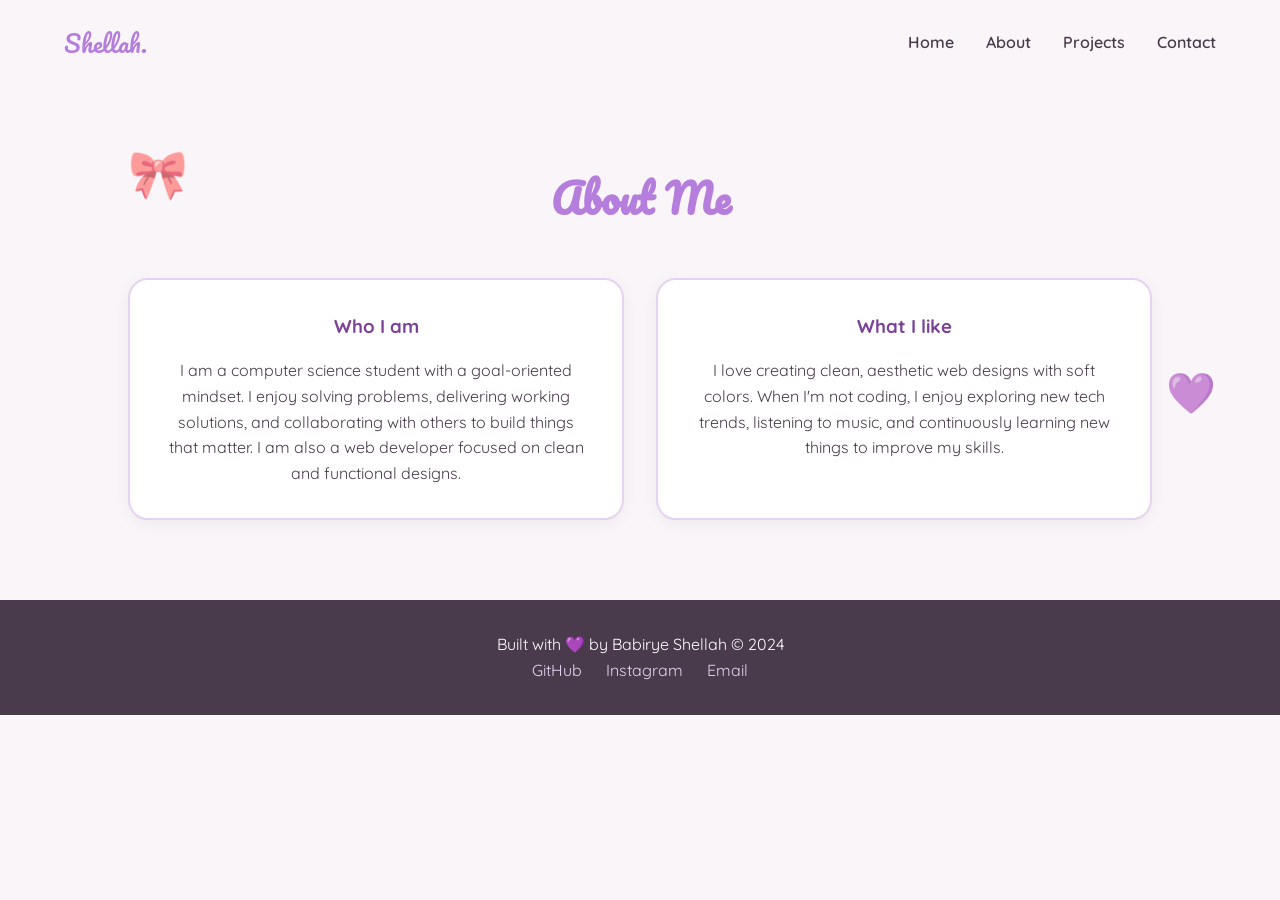
==== about.html @ 1f0b4e61 "Create about.html" ====
<!DOCTYPE html>
<html lang="en">
<head>
    <meta charset="UTF-8">
    <meta name="viewport" content="width=device-width, initial-scale=1.0">
    <title>Babirye Shellah | About</title>
    <link href="https://fonts.googleapis.com/css2?family=Quicksand:wght@400;600;700&family=Pacifico&display=swap" rel="stylesheet">
    <link rel="stylesheet" href="style.css">
</head>
<body>

    <div class="floating-element bow-1">🎀</div>
    <div class="floating-element heart-1">💜</div>
    <div class="floating-element sparkle-1">✨</div>

    <nav class="navbar">
        <div class="logo">Shellah.</div>
        <ul class="nav-links">
            <li><a href="index.html">Home</a></li>
            <li><a href="about.html">About</a></li>
            <li><a href="projects.html">Projects</a></li>
            <li><a href="contact.html">Contact</a></li>
        </ul>
    </nav>

    <main>
        <section class="about-section">
            <h2>About Me</h2>
            <div class="about-container">
                <div class="about-card">
                    <h3>Who I am</h3>
                    <p>I am a computer science student with a goal-oriented mindset. I enjoy solving problems, delivering working solutions, and collaborating with others to build things that matter. I am also a web developer focused on clean and functional designs.</p>
                </div>
                <div class="about-card">
                    <h3>What I like</h3>
                    <p>I love creating clean, aesthetic web designs with soft colors. When I'm not coding, I enjoy exploring new tech trends, listening to music, and continuously learning new things to improve my skills.</p>
                </div>
            </div>
        </section>
    </main>

    <footer>
        <p>Built with 💜 by Babirye Shellah © 2024</p>
        <div class="socials">
            <a href="https://github.com/babiryeshellah6-bot" target="_blank">GitHub</a>
            <a href="https://instagram.com/babirye.shellah" target="_blank">Instagram</a>
            <a href="mailto:babiryeshellah6@gmail.com">Email</a>
        </div>
    </footer>

    <script src="script.js"></script>
</body>
</html>
---- style.css ----
:root {
    --bg-color: #faf5f9;
    --text-color: #4a3b4c;
    --primary-purple: #b57edc;
    --dark-purple: #7b4397;
    --light-purple: #e6d3f0;
    --accent-pink: #ffb6c1;
    --white: #ffffff;
}

* {
    margin: 0;
    padding: 0;
    box-sizing: border-box;
}

body {
    font-family: 'Quicksand', sans-serif;
    background-color: var(--bg-color);
    color: var(--text-color);
    line-height: 1.6;
    overflow-x: hidden;
}

.navbar {
    display: flex;
    justify-content: space-between;
    align-items: center;
    padding: 1.5rem 5%;
    background-color: rgba(250, 245, 249, 0.9);
    position: sticky;
    top: 0;
    z-index: 1000;
    backdrop-filter: blur(10px);
}

.logo {
    font-family: 'Pacifico', cursive;
    font-size: 1.5rem;
    color: var(--primary-purple);
}

.nav-links {
    list-style: none;
    display: flex;
    gap: 2rem;
}

.nav-links a {
    text-decoration: none;
    color: var(--text-color);
    font-weight: 600;
    transition: color 0.3s ease;
}

.nav-links a:hover {
    color: var(--primary-purple);
}

h1 {
    font-size: 3.5rem;
    line-height: 1.2;
    margin-bottom: 1rem;
}

.highlight {
    font-family: 'Pacifico', cursive;
    color: var(--primary-purple);
    font-weight: normal;
}

.greeting {
    display: block;
    font-size: 1.2rem;
    color: var(--dark-purple);
    margin-bottom: 0.5rem;
    font-weight: 600;
}

.btn {
    display: inline-block;
    padding: 0.8rem 1.5rem;
    border-radius: 30px;
    text-decoration: none;
    font-weight: 700;
    transition: transform 0.3s ease, background-color 0.3s ease, box-shadow 0.3s ease;
    border: none;
    cursor: pointer;
}

.btn.primary {
    background-color: var(--primary-purple);
    color: var(--white);
    box-shadow: 0 4px 15px rgba(181, 126, 220, 0.4);
}

.btn.secondary {
    background-color: transparent;
    color: var(--primary-purple);
    border: 2px solid var(--primary-purple);
}

.btn:hover {
    transform: translateY(-3px) scale(1.05); 
}

.btn.primary:hover {
    background-color: var(--dark-purple);
    box-shadow: 0 6px 20px rgba(123, 67, 151, 0.5);
}

.hero {
    display: flex;
    align-items: center;
    justify-content: space-between;
    padding: 4rem 10%;
    min-height: 80vh;
    gap: 2rem;
}

.hero-text {
    flex: 1;
    max-width: 500px;
}

.hero-text .bio {
    margin-bottom: 2rem;
    font-size: 1.1rem;
}

.hero-buttons {
    display: flex;
    gap: 1rem;
}

.hero-image {
    flex: 1;
    display: flex;
    justify-content: center;
}

.photo-frame {
    position: relative;
    width: 320px;
    height: 400px;
    background: linear-gradient(135deg, var(--light-purple), var(--accent-pink));
    padding: 15px;
    border-radius: 20px;
    transform: rotate(3deg);
    box-shadow: 0 10px 30px rgba(181, 126, 220, 0.3);
    transition: transform 0.5s ease;
}

.photo-frame:hover {
    transform: rotate(0deg) scale(1.02);
}

.photo-frame img {
    width: 100%;
    height: 100%;
    object-fit: cover;
    border-radius: 10px;
    border: 4px solid var(--white);
}

.frame-bow {
    position: absolute;
    top: -30px;
    right: -20px;
    font-size: 4rem;
    transform: rotate(15deg);
}

.about-section {
    padding: 5rem 10%;
    text-align: center;
}

h2 {
    font-family: 'Pacifico', cursive;
    font-size: 2.5rem;
    color: var(--primary-purple);
    margin-bottom: 3rem;
}

.about-container {
    display: grid;
    grid-template-columns: repeat(auto-fit, minmax(300px, 1fr));
    gap: 2rem;
}

.about-card {
    background-color: var(--white);
    padding: 2rem;
    border-radius: 20px;
    border: 2px solid var(--light-purple);
    box-shadow: 0 4px 15px rgba(0,0,0,0.05);
    transition: transform 0.3s ease;
}

.about-card:hover {
    transform: translateY(-5px);
}

.about-card h3 {
    color: var(--dark-purple);
    margin-bottom: 1rem;
}

.projects-section {
    padding: 5rem 10%;
    background-color: var(--light-purple);
}

.project-grid {
    display: grid;
    grid-template-columns: repeat(auto-fit, minmax(350px, 1fr));
    gap: 2rem;
}

.project-card {
    background-color: var(--white);
    border-radius: 20px;
    padding: 2rem;
    box-shadow: 0 5px 15px rgba(0,0,0,0.05);
    transition: transform 0.3s ease;
    border-left: 5px solid var(--primary-purple);
}

.project-card:hover {
    transform: scale(1.02);
}

.project-card h3 {
    margin-bottom: 1rem;
    color: var(--dark-purple);
}

.project-link {
    display: inline-block;
    margin-top: 1.5rem;
    color: var(--primary-purple);
    font-weight: bold;
    text-decoration: none;
    transition: color 0.3s;
}

.project-link:hover {
    color: var(--dark-purple);
}

.contact-section {
    padding: 5rem 10%;
    display: flex;
    flex-direction: column;
    align-items: center;
}

.contact-form {
    width: 100%;
    max-width: 600px;
    background: var(--white);
    padding: 2.5rem;
    border-radius: 20px;
    box-shadow: 0 10px 30px rgba(181, 126, 220, 0.15);
}

.form-group {
    margin-bottom: 1.5rem;
    display: flex;
    flex-direction: column;
}

.form-group label {
    font-weight: 600;
    margin-bottom: 0.5rem;
    color: var(--dark-purple);
}

.form-group input, 
.form-group textarea {
    padding: 1rem;
    border: 2px solid var(--light-purple);
    border-radius: 10px;
    font-family: inherit;
    font-size: 1rem;
    outline: none;
    transition: border-color 0.3s;
}

.form-group input:focus, 
.form-group textarea:focus {
    border-color: var(--primary-purple);
}

footer {
    text-align: center;
    padding: 2rem;
    background-color: var(--text-color);
    color: var(--white);
}

.socials a {
    color: var(--light-purple);
    margin: 0 10px;
    text-decoration: none;
}

@keyframes float {
    0% { transform: translateY(0px) rotate(0deg); }
    50% { transform: translateY(-20px) rotate(10deg); }
    100% { transform: translateY(0px) rotate(0deg); }
}

.floating-element {
    position: absolute;
    font-size: 2rem;
    z-index: -1;
    opacity: 0.6;
    animation: float 6s ease-in-out infinite;
}

.bow-1 { top: 15%; left: 10%; animation-delay: 0s; font-size: 3rem;}
.heart-1 { top: 40%; right: 5%; animation-delay: 2s; font-size: 2.5rem;}
.sparkle-1 { top: 70%; left: 20%; animation-delay: 4s;}

@media (max-width: 768px) {
    .hero {
        flex-direction: column;
        text-align: center;
        padding-top: 2rem;
    }
    
    .hero-buttons {
        justify-content: center;
    }

    .nav-links {
        display: none;
    }

    h1 {
        font-size: 2.5rem;
    }
}
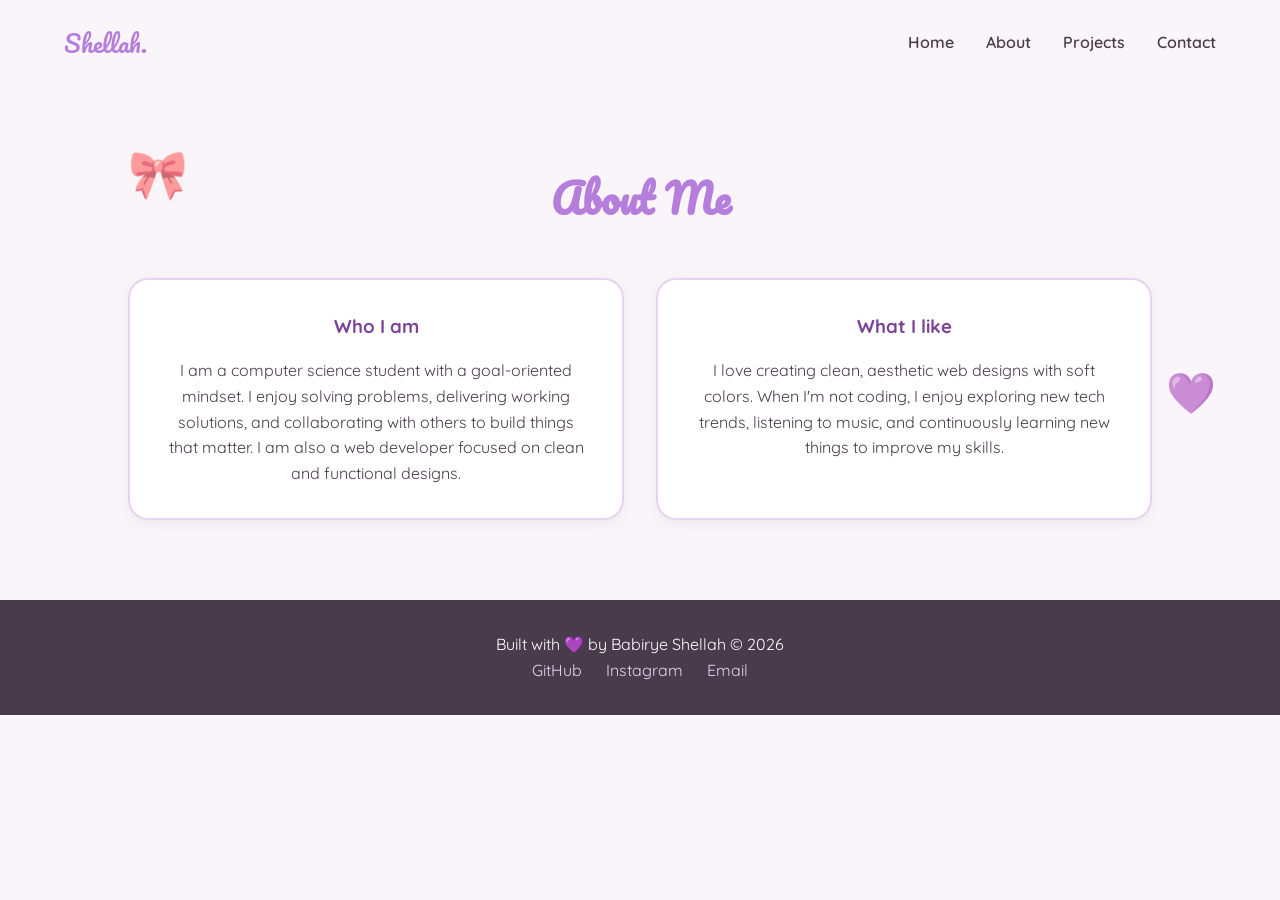
==== commit a39ce482: "Update footer copyright year to 2026" ====
--- a/about.html
+++ b/about.html
@@ -40,7 +40,7 @@
     </main>
 
     <footer>
-        <p>Built with 💜 by Babirye Shellah © 2024</p>
+        <p>Built with 💜 by Babirye Shellah © 2026</p>
         <div class="socials">
             <a href="https://github.com/babiryeshellah6-bot" target="_blank">GitHub</a>
             <a href="https://instagram.com/babirye.shellah" target="_blank">Instagram</a>
